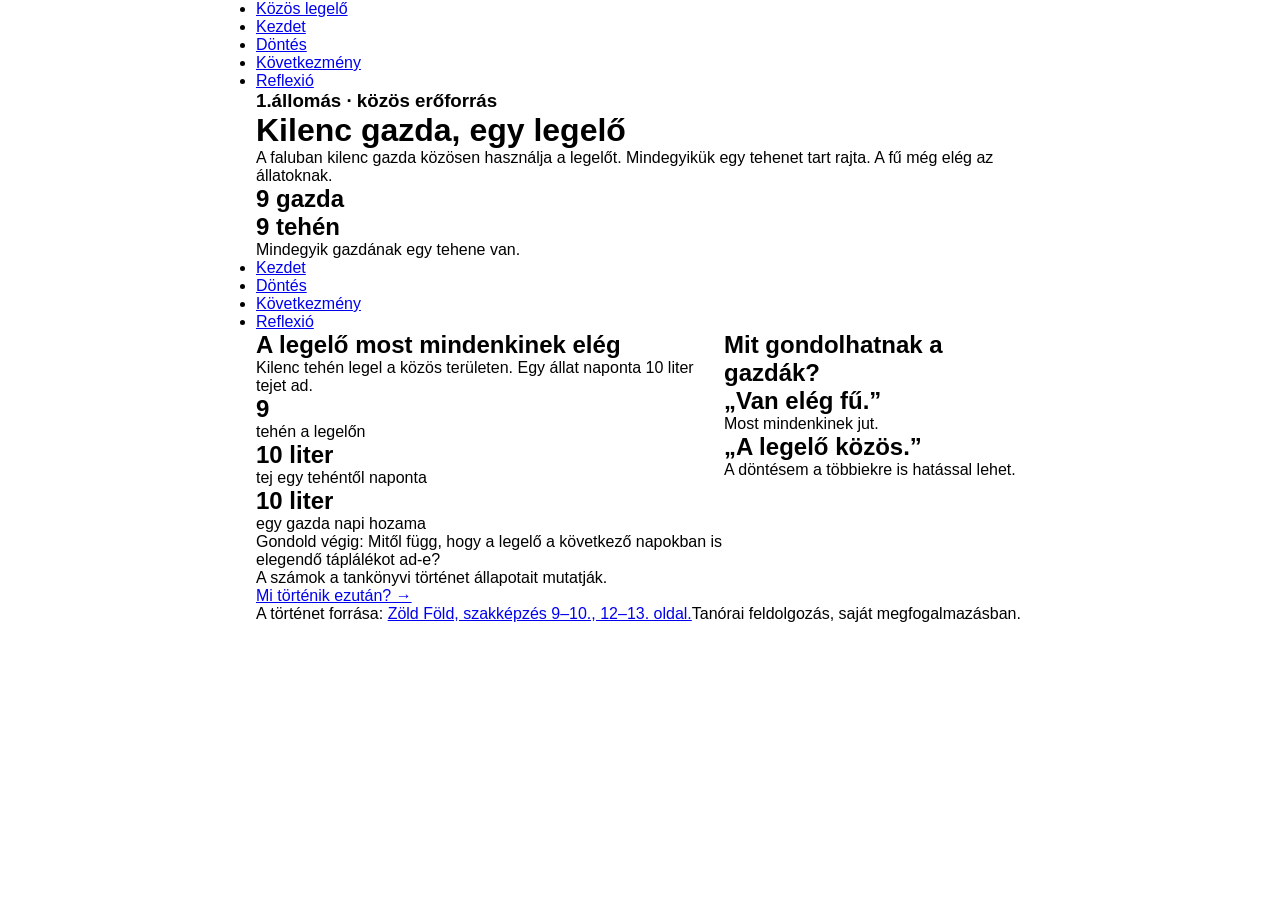
==== index.html @ c57eda10 "flex-űrlap" ====
<!DOCTYPE html>
<html lang="hu">
<head>
    <meta charset="UTF-8">
    <meta name="viewport" content="width=device-width, initial-scale=1.0">
    <link rel="stylesheet" href="styles.css">
    <title>A Közös Legelő</title>
</head>
<body>
    <main>
        <nav class="topnav">
            <ul class="start">
                    <li><a href="index.html">Közös legelő</a></li>
            </ul>
            <ul class="end">
                    <li><a href="index.html">Kezdet</a></li>
                    <li><a href="dontes.html">Döntés</a></li>
                    <li><a href="kovetkezmeny.html">Következmény</a></li>
                    <li><a href="reflexio.html">Reflexió</a></li>
            </ul>
        </nav>
        <header>
            <div>
                <h3>1.állomás · közös erőforrás</h3>
                <h1>Kilenc gazda, egy legelő</h1>
                <p>A faluban kilenc gazda közösen használja a legelőt. Mindegyikük egy tehenet tart rajta. A fű még elég az állatoknak.</p>
            </div>
            <div>
                <h2>9 gazda</h2>
                <h2>9 tehén</h2>
                <p>Mindegyik gazdának egy tehene van.</p>
            </div>
        </header>
            <nav>
                <ul>
                    <li><a href="index.html">Kezdet</a></li>
                    <li><a href="dontes.html">Döntés</a></li>
                    <li><a href="kovetkezmeny.html">Következmény</a></li>
                    <li><a href="reflexio.html">Reflexió</a></li>
                </ul>
            </nav>
            <article>
                <h2>A legelő most mindenkinek elég</h2>
                <p>Kilenc tehén legel a közös területen. Egy állat naponta 10 liter tejet ad.</p>
                <div class="tehenek">

                </div>
                <div class="info">
                    <div class="card">
                        <h2>9</h2>
                        <p>tehén a legelőn</p>
                    </div>
                    <div class="card">
                        <h2>10 liter</h2>
                        <p>tej egy tehéntől naponta</p>
                    </div>
                    <div class="card">
                        <h2>10 liter</h2>
                        <p>egy gazda napi hozama</p>
                    </div>
                </div>
                <div class="gondolgvegig">
                    <p>Gondold végig: Mitől függ, hogy a legelő a következő napokban is elegendő táplálékot ad-e?</p>
                </div>
            </article>
            <aside>
                <h2>Mit gondolhatnak a gazdák?</h2>
                <div class="asidecards">
                    <h2>„Van elég fű.”</h2>
                    <p>Most mindenkinek jut.</p>
                </div>
                <div class="asidecards">
                    <h2>„A legelő közös.”</h2>
                    <p>A döntésem a többiekre is hatással lehet.</p>
                </div>
            </aside>
            <div class="outro">
                <p>A számok a tankönyvi történet állapotait mutatják.</p>
                <a href="kovetkezmeny.html">Mi történik ezután? →</a>
            </div>
            <footer>
                <p>A történet forrása: <a href="https://example.com" target="_blank">Zöld Föld, szakképzés 9–10., 12–13. oldal.</a>Tanórai feldolgozás, saját megfogalmazásban.</p>
            </footer>
    </main>
</body>
</html>
---- styles.css ----
:root {
  --ink: #24372d;
  --green: #2c6e50;
  --dark: #174b38;
  --mint: #e8f3df;
  --cream: #f7f7ee;
  --line: #d6e1d1;
  --orange: #d77939;
  --white: #fff;
}
*{
    margin: 0;
    padding: 0;
    box-sizing: border-box;
    font-family: 'Poppins', 'Segoe UI', Tahoma, Geneva, Verdana, sans-serif;
}
main{
    max-width: 60%;
    margin: auto;
    display: flex;
    flex-direction: row;
    flex-wrap: wrap;
}
nav{
    flex: 0 0 100%;
}
header{
    flex: 0 0 100%;

}
article{
    flex: 1;
}
aside{
    flex: 0 0 300px;
}
.outro{
    flex: 0 0 100%;
}
footer{
    flex: 0 0 100%;
}
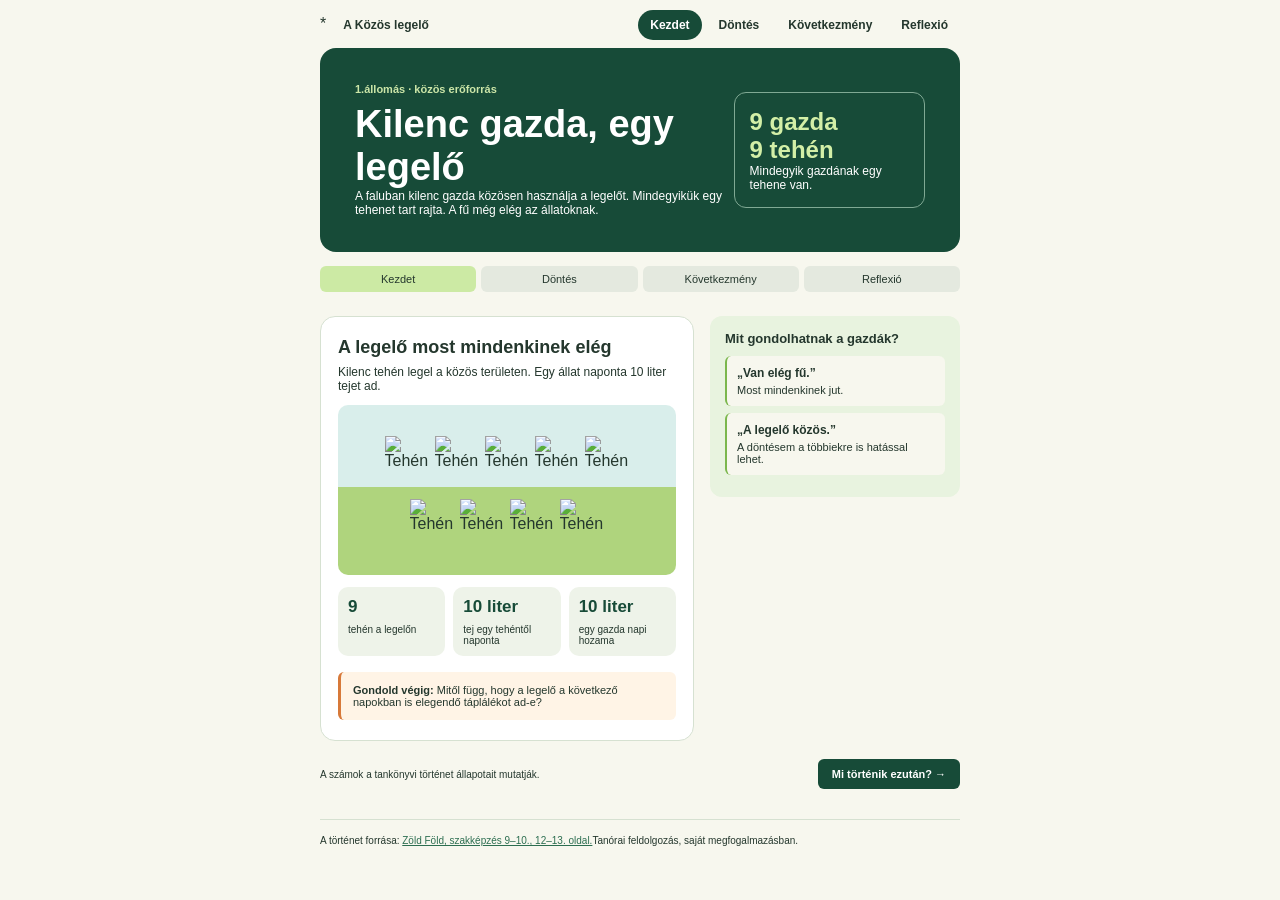
==== commit e2debf72: "css+dontes.html" ====
--- a/index.html
+++ b/index.html
@@ -10,10 +10,11 @@
     <main>
         <nav class="topnav">
             <ul class="start">
-                    <li><a href="index.html">Közös legelő</a></li>
+                    <li id="*csillag">*</li>
+                    <li><a href="index.html">A Közös legelő</a></li>
             </ul>
             <ul class="end">
-                    <li><a href="index.html">Kezdet</a></li>
+                    <li><a class="topactive" href="index.html">Kezdet</a></li>
                     <li><a href="dontes.html">Döntés</a></li>
                     <li><a href="kovetkezmeny.html">Következmény</a></li>
                     <li><a href="reflexio.html">Reflexió</a></li>
@@ -31,49 +32,70 @@
                 <p>Mindegyik gazdának egy tehene van.</p>
             </div>
         </header>
-            <nav>
+            <nav class="bottomnav">
                 <ul>
-                    <li><a href="index.html">Kezdet</a></li>
+                    <li><a class="active" href="index.html">Kezdet</a></li>
                     <li><a href="dontes.html">Döntés</a></li>
                     <li><a href="kovetkezmeny.html">Következmény</a></li>
                     <li><a href="reflexio.html">Reflexió</a></li>
                 </ul>
             </nav>
-            <article>
-                <h2>A legelő most mindenkinek elég</h2>
-                <p>Kilenc tehén legel a közös területen. Egy állat naponta 10 liter tejet ad.</p>
-                <div class="tehenek">
-
-                </div>
-                <div class="info">
-                    <div class="card">
-                        <h2>9</h2>
-                        <p>tehén a legelőn</p>
+            <div class="content">
+                <article>
+                    <h2>A legelő most mindenkinek elég</h2>
+                    <p>Kilenc tehén legel a közös területen. Egy állat naponta 10 liter tejet ad.</p>
+            
+                    <div class="tehenek">
+                        <img src="assets/tehen.svg" alt="Tehén">
+                        <img src="assets/tehen.svg" alt="Tehén">
+                        <img src="assets/tehen.svg" alt="Tehén">
+                        <img src="assets/tehen.svg" alt="Tehén">
+                        <img src="assets/tehen.svg" alt="Tehén">
+                        <img src="assets/tehen.svg" alt="Tehén">
+                        <img src="assets/tehen.svg" alt="Tehén">
+                        <img src="assets/tehen.svg" alt="Tehén">
+                        <img src="assets/tehen.svg" alt="Tehén">
                     </div>
-                    <div class="card">
-                        <h2>10 liter</h2>
-                        <p>tej egy tehéntől naponta</p>
+            
+                    <div class="info">
+                        <div class="card">
+                            <h2>9</h2>
+                            <p>tehén a legelőn</p>
+                        </div>
+            
+                        <div class="card">
+                            <h2>10 liter</h2>
+                            <p>tej egy tehéntől naponta</p>
+                        </div>
+            
+                        <div class="card">
+                            <h2>10 liter</h2>
+                            <p>egy gazda napi hozama</p>
+                        </div>
                     </div>
-                    <div class="card">
-                        <h2>10 liter</h2>
-                        <p>egy gazda napi hozama</p>
+            
+                    <div class="gondolgvegig">
+                        <p>
+                            <b>Gondold végig:</b>
+                            Mitől függ, hogy a legelő a következő napokban is elegendő táplálékot ad-e?
+                        </p>
                     </div>
-                </div>
-                <div class="gondolgvegig">
-                    <p>Gondold végig: Mitől függ, hogy a legelő a következő napokban is elegendő táplálékot ad-e?</p>
-                </div>
-            </article>
-            <aside>
-                <h2>Mit gondolhatnak a gazdák?</h2>
-                <div class="asidecards">
-                    <h2>„Van elég fű.”</h2>
-                    <p>Most mindenkinek jut.</p>
-                </div>
-                <div class="asidecards">
-                    <h2>„A legelő közös.”</h2>
-                    <p>A döntésem a többiekre is hatással lehet.</p>
-                </div>
-            </aside>
+                </article>
+            
+                <aside>
+                    <h2>Mit gondolhatnak a gazdák?</h2>
+            
+                    <div class="asidecards">
+                        <h2>„Van elég fű.”</h2>
+                        <p>Most mindenkinek jut.</p>
+                    </div>
+            
+                    <div class="asidecards">
+                        <h2>„A legelő közös.”</h2>
+                        <p>A döntésem a többiekre is hatással lehet.</p>
+                    </div>
+                </aside>
+            </div>
             <div class="outro">
                 <p>A számok a tankönyvi történet állapotait mutatják.</p>
                 <a href="kovetkezmeny.html">Mi történik ezután? →</a>
--- a/styles.css
+++ b/styles.css
@@ -1,42 +1,347 @@
 :root {
-  --ink: #24372d;
-  --green: #2c6e50;
-  --dark: #174b38;
-  --mint: #e8f3df;
-  --cream: #f7f7ee;
-  --line: #d6e1d1;
-  --orange: #d77939;
-  --white: #fff;
-}
-*{
+    --ink: #24372d;
+    --green: #2c6e50;
+    --dark: #174b38;
+    --mint: #e8f3df;
+    --cream: #f7f7ee;
+    --line: #d6e1d1;
+    --orange: #d77939;
+    --white: #fff;
+}
+
+* {
+    box-sizing: border-box;
     margin: 0;
     padding: 0;
-    box-sizing: border-box;
-    font-family: 'Poppins', 'Segoe UI', Tahoma, Geneva, Verdana, sans-serif;
-}
-main{
-    max-width: 60%;
+}
+
+body {
+    background: var(--cream);
+    color: var(--ink);
+    font-family: "Segoe UI", Arial, sans-serif;
+}
+
+main {
+    max-width: 50%;
     margin: auto;
+}
+
+.topnav {
+    display: flex;
+    justify-content: space-between;
+    align-items: center;
+    padding: 15px 0;
+}
+
+.topnav ul {
+    display: flex;
+    list-style: none;
+    gap: 5px;
+}
+
+.topnav a {
+    color: var(--ink);
+    text-decoration: none;
+    padding: 8px 12px;
+    font-size: 12px;
+    font-weight: bold;
+}
+
+.topnav .start{
+    display: flex;
+    gap: 5px;
+}
+.topnav .start #csillag{
+    background-color: var(--line);
+    font-weight: bold;
+}
+
+.topnav .start a {
+    border-radius: 8px;
+    font-weight: bold;
+}
+
+.topnav .end li .topactive {
+    background: var(--dark);
+    color: white;
+    border-radius: 20px;
+}
+
+
+header {
+    display: flex;
+    justify-content: space-between;
+    align-items: center;
+    background: var(--dark);
+    color: white;
+    padding: 35px;
+    border-radius: 16px;
+}
+
+header h3 {
+    color: #cce6a8;
+    font-size: 11px;
+    margin-bottom: 8px;
+}
+
+header h1 {
+    font-size: 38px;
+}
+
+header p {
+    font-size: 12px;
+}
+
+header > div:first-child {
+    width: 70%;
+}
+
+header > div:last-child {
+    border: 1px solid #80a994;
+    border-radius: 12px;
+    padding: 15px;
+    width: 200px;
+}
+
+header > div:last-child h2 {
+    color: #d3efa7;
+}
+
+main .bottomnav {
+    margin: 14px 0 24px;
+}
+
+main .bottomnav ul {
+    display: flex;
+    list-style: none;
+    gap: 5px;
+}
+
+main .bottomnav li {
+    flex: 1;
+}
+
+main .bottomnav a {
+    display: flex;
+    justify-content: center;
+    background: #e4e9df;
+    color: var(--ink);
+    padding: 7px;
+    text-decoration: none;
+    font-size: 11px;
+    border-radius: 6px;
+}
+
+main .bottomnav li .active  {
+    background: #cceaa4;
+}
+
+.content {
+    display: flex;
+    gap: 16px;
+    align-items: flex-start;
+}
+
+article {
+    flex: 1;
+    background: white;
+    border: 1px solid var(--line);
+    border-radius: 15px;
+    padding: 20px 17px;
+}
+
+article h2 {
+    font-size: 18px;
+    margin-bottom: 7px;
+}
+
+article > p {
+    font-size: 12px;
+    margin-bottom: 12px;
+}
+
+.tehenek {
+    display: flex;
+    flex-wrap: wrap;
+    justify-content: center;
+    align-items: center;
+    gap: 5px;
+    min-height: 170px;
+    padding: 25px;
+    border-radius: 10px;
+    background: linear-gradient(
+        #d9eeeb 0%,
+        #d9eeeb 48%,
+        #afd47d 48%,
+        #afd47d 100%
+    );
+}
+
+.tehenek img {
+    width: 45px;
+    height: 45px;
+}
+.tehenek .kiemelt{
+    
+}
+
+.info {
+    display: flex;
+    gap: 8px;
+    margin-top: 12px;
+}
+
+.card {
+    flex: 1;
+    background: #eef3e9;
+    padding: 10px;
+    border-radius: 10px;
+}
+
+.card h2 {
+    font-size: 17px;
+    color: var(--dark);
+}
+
+.card p {
+    font-size: 10px;
+}
+
+.gondolgvegig {
+    background: #fff4e6;
+    border-left: 3px solid var(--orange);
+    padding: 12px;
+    margin-top: 16px;
+    border-radius: 6px;
+}
+
+.gondolgvegig p {
+    font-size: 11px;
+}
+.narancspontszovege{
     display: flex;
     flex-direction: row;
-    flex-wrap: wrap;
-}
-nav{
-    flex: 0 0 100%;
-}
-header{
-    flex: 0 0 100%;
-
-}
-article{
-    flex: 1;
-}
-aside{
-    flex: 0 0 300px;
-}
-.outro{
-    flex: 0 0 100%;
-}
-footer{
-    flex: 0 0 100%;
+    justify-content: flex-start;
+    gap: 5px;
+    padding: 10px;
+    font-size: 12px;
+}
+.narancspont{
+    background-color: var(--orange);
+    border-radius: 10px;
+    padding: 5px;
+    max-height: 5px;
+}
+aside {
+    width: 250px;
+    background: var(--mint);
+    padding: 15px;
+    border-radius: 12px;
+}
+
+aside h2 {
+    font-size: 13px;
+    margin-bottom: 10px;
+}
+
+.asidecards {
+    background: var(--cream);
+    padding: 10px;
+    margin-bottom: 7px;
+    border-left: 2px solid #7bb74d;
+    border-radius: 6px;
+}
+
+.asidecards h2 {
+    font-size: 12px;
+    margin-bottom: 4px;
+}
+
+.asidecards p {
+    font-size: 11px;
+}
+
+.outro {
+    display: flex;
+    justify-content: space-between;
+    align-items: center;
+    margin-top: 18px;
+}
+
+.outro p {
+    font-size: 10px;
+}
+.outro #elozo{
+    color: var(--ink);
+    background-color: var(--cream);
+    text-decoration: underline;
+}
+.outro a {
+    background: var(--dark);
+    color: white;
+    padding: 9px 14px;
+    text-decoration: none;
+    font-size: 11px;
+    font-weight: bold;
+
+    border-radius: 6px;
+}
+
+footer {
+    border-top: 1px solid var(--line);
+    margin-top: 30px;
+    padding: 15px 0;
+}
+
+footer p {
+    font-size: 10px;
+}
+
+footer a {
+    color: var(--green);
+}
+
+
+@media (max-width: 700px) {
+
+    .topnav {
+        flex-direction: column;
+        gap: 10px;
+    }
+
+    header {
+        flex-direction: column;
+        align-items: flex-start;
+        gap: 20px;
+    }
+
+    header > div:first-child {
+        width: 100%;
+    }
+
+    header > div:last-child {
+        width: 100%;
+    }
+
+    .content {
+        flex-direction: column;
+    }
+
+    article {
+        width: 100%;
+    }
+
+    aside {
+        width: 100%;
+    }
+
+    .info {
+        flex-direction: column;
+    }
+
+    .outro {
+        flex-direction: column;
+        gap: 10px;
+        align-items: stretch;
+    }
 }
